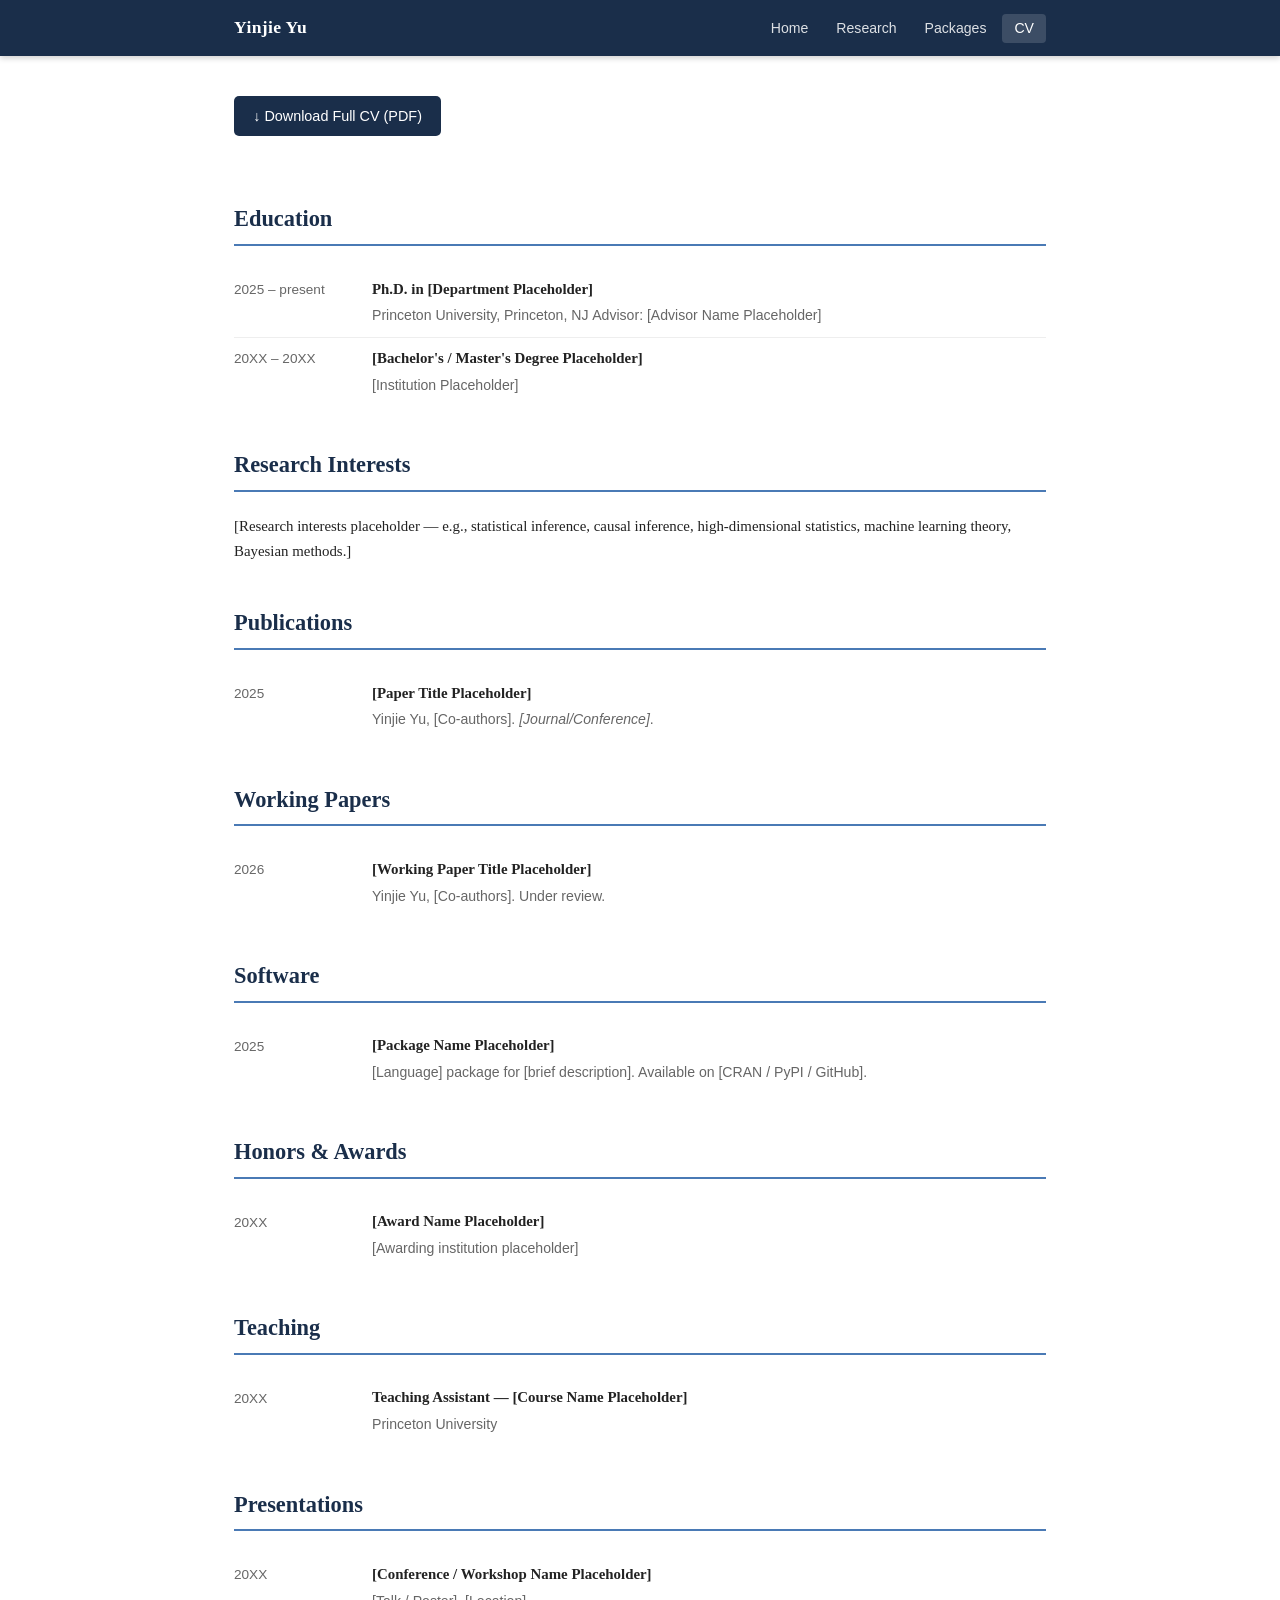
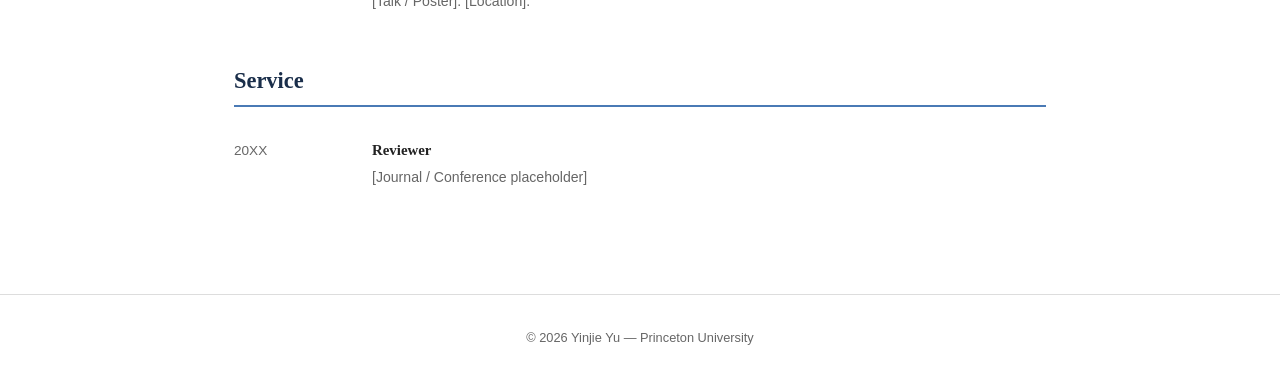
==== cv.html @ c60decad "Initial academic website with home, research, CV, and packages pages Co-Authored-By: Claude Sonnet 4" ====
<!DOCTYPE html>
<html lang="en">
<head>
  <meta charset="UTF-8" />
  <meta name="viewport" content="width=device-width, initial-scale=1.0" />
  <title>CV &mdash; Yinjie Yu</title>
  <link rel="stylesheet" href="css/style.css" />
</head>
<body>

<nav>
  <div class="nav-inner">
    <a class="site-name" href="index.html">Yinjie Yu</a>
    <ul>
      <li><a href="index.html">Home</a></li>
      <li><a href="research.html">Research</a></li>
      <li><a href="packages.html">Packages</a></li>
      <li><a href="cv.html" class="active">CV</a></li>
    </ul>
  </div>
</nav>

<div class="page">

  <!-- Replace href with your actual CV PDF -->
  <a class="cv-download" href="cv.pdf" target="_blank">&#8595; Download Full CV (PDF)</a>

  <!-- Education -->
  <h2 class="section-title">Education</h2>
  <div class="cv-section">
    <div class="cv-entry">
      <span class="cv-year">2025 &ndash; present</span>
      <div class="cv-detail">
        <strong>Ph.D. in [Department Placeholder]</strong>
        <span>Princeton University, Princeton, NJ</span>
        <span>Advisor: [Advisor Name Placeholder]</span>
      </div>
    </div>
    <div class="cv-entry">
      <span class="cv-year">20XX &ndash; 20XX</span>
      <div class="cv-detail">
        <strong>[Bachelor's / Master's Degree Placeholder]</strong>
        <span>[Institution Placeholder]</span>
      </div>
    </div>
  </div>

  <!-- Research Interests -->
  <h2 class="section-title">Research Interests</h2>
  <div class="cv-section">
    <p style="font-size:0.93rem;">
      [Research interests placeholder &mdash; e.g., statistical inference,
      causal inference, high-dimensional statistics, machine learning theory,
      Bayesian methods.]
    </p>
  </div>

  <!-- Publications -->
  <h2 class="section-title">Publications</h2>
  <div class="cv-section">
    <div class="cv-entry">
      <span class="cv-year">2025</span>
      <div class="cv-detail">
        <strong>[Paper Title Placeholder]</strong>
        <span>Yinjie Yu, [Co-authors]. <em>[Journal/Conference]</em>.</span>
      </div>
    </div>
  </div>

  <!-- Working Papers -->
  <h2 class="section-title">Working Papers</h2>
  <div class="cv-section">
    <div class="cv-entry">
      <span class="cv-year">2026</span>
      <div class="cv-detail">
        <strong>[Working Paper Title Placeholder]</strong>
        <span>Yinjie Yu, [Co-authors]. Under review.</span>
      </div>
    </div>
  </div>

  <!-- Software -->
  <h2 class="section-title">Software</h2>
  <div class="cv-section">
    <div class="cv-entry">
      <span class="cv-year">2025</span>
      <div class="cv-detail">
        <strong>[Package Name Placeholder]</strong>
        <span>[Language] package for [brief description]. Available on [CRAN / PyPI / GitHub].</span>
      </div>
    </div>
  </div>

  <!-- Honors & Awards -->
  <h2 class="section-title">Honors &amp; Awards</h2>
  <div class="cv-section">
    <div class="cv-entry">
      <span class="cv-year">20XX</span>
      <div class="cv-detail">
        <strong>[Award Name Placeholder]</strong>
        <span>[Awarding institution placeholder]</span>
      </div>
    </div>
  </div>

  <!-- Teaching -->
  <h2 class="section-title">Teaching</h2>
  <div class="cv-section">
    <div class="cv-entry">
      <span class="cv-year">20XX</span>
      <div class="cv-detail">
        <strong>Teaching Assistant &mdash; [Course Name Placeholder]</strong>
        <span>Princeton University</span>
      </div>
    </div>
  </div>

  <!-- Presentations -->
  <h2 class="section-title">Presentations</h2>
  <div class="cv-section">
    <div class="cv-entry">
      <span class="cv-year">20XX</span>
      <div class="cv-detail">
        <strong>[Conference / Workshop Name Placeholder]</strong>
        <span>[Talk / Poster]. [Location].</span>
      </div>
    </div>
  </div>

  <!-- Service -->
  <h2 class="section-title">Service</h2>
  <div class="cv-section">
    <div class="cv-entry">
      <span class="cv-year">20XX</span>
      <div class="cv-detail">
        <strong>Reviewer</strong>
        <span>[Journal / Conference placeholder]</span>
      </div>
    </div>
  </div>

</div>

<footer>
  &copy; 2026 Yinjie Yu &mdash; Princeton University
</footer>

</body>
</html>
---- css/style.css ----
/* Reset & base */
*, *::before, *::after { box-sizing: border-box; margin: 0; padding: 0; }

:root {
  --navy: #1a2e4a;
  --accent: #4a7ab5;
  --accent-light: #e8f0fa;
  --text: #222;
  --muted: #666;
  --border: #ddd;
  --bg: #fff;
  --max-w: 860px;
}

body {
  font-family: "Georgia", serif;
  font-size: 16px;
  line-height: 1.7;
  color: var(--text);
  background: var(--bg);
}

/* Navigation */
nav {
  background: var(--navy);
  position: sticky;
  top: 0;
  z-index: 100;
  box-shadow: 0 2px 6px rgba(0,0,0,0.2);
}

nav .nav-inner {
  max-width: var(--max-w);
  margin: 0 auto;
  display: flex;
  align-items: center;
  justify-content: space-between;
  padding: 0 1.5rem;
  height: 56px;
}

nav .site-name {
  color: #fff;
  font-size: 1.1rem;
  font-weight: bold;
  text-decoration: none;
  letter-spacing: 0.02em;
}

nav ul {
  list-style: none;
  display: flex;
  gap: 0.25rem;
}

nav ul a {
  color: rgba(255,255,255,0.85);
  text-decoration: none;
  font-family: "Helvetica Neue", Arial, sans-serif;
  font-size: 0.88rem;
  padding: 0.4rem 0.75rem;
  border-radius: 4px;
  transition: background 0.15s, color 0.15s;
}

nav ul a:hover,
nav ul a.active {
  background: rgba(255,255,255,0.15);
  color: #fff;
}

/* Page wrapper */
.page {
  max-width: var(--max-w);
  margin: 0 auto;
  padding: 2.5rem 1.5rem 4rem;
}

/* Home layout */
.home-grid {
  display: grid;
  grid-template-columns: 200px 1fr;
  gap: 2.5rem;
  align-items: start;
}

.photo-block img,
.photo-placeholder {
  width: 190px;
  height: 230px;
  object-fit: cover;
  border-radius: 6px;
  display: block;
}

.photo-placeholder {
  background: #d8e4f0;
  display: flex;
  align-items: center;
  justify-content: center;
  color: var(--muted);
  font-family: sans-serif;
  font-size: 0.82rem;
  text-align: center;
  border: 2px dashed var(--border);
  border-radius: 6px;
}

.bio h1 {
  font-size: 1.9rem;
  color: var(--navy);
  margin-bottom: 0.15rem;
}

.bio .position {
  font-family: "Helvetica Neue", Arial, sans-serif;
  color: var(--muted);
  font-size: 0.95rem;
  margin-bottom: 1.1rem;
}

.bio p {
  margin-bottom: 0.9rem;
}

.contact-links {
  margin-top: 1.2rem;
  display: flex;
  flex-wrap: wrap;
  gap: 0.5rem;
}

.contact-links a {
  display: inline-block;
  background: var(--accent-light);
  color: var(--accent);
  border: 1px solid #c2d8f0;
  border-radius: 4px;
  padding: 0.3rem 0.75rem;
  font-family: sans-serif;
  font-size: 0.83rem;
  text-decoration: none;
  transition: background 0.15s;
}

.contact-links a:hover {
  background: #d2e6f7;
}

/* Section headings */
h2.section-title {
  font-size: 1.4rem;
  color: var(--navy);
  border-bottom: 2px solid var(--accent);
  padding-bottom: 0.35rem;
  margin-bottom: 1.4rem;
  margin-top: 2.5rem;
}

h2.section-title:first-child {
  margin-top: 0;
}

/* News / recent activity on home */
.news-list {
  list-style: none;
}

.news-list li {
  display: grid;
  grid-template-columns: 90px 1fr;
  gap: 0.5rem;
  padding: 0.45rem 0;
  border-bottom: 1px solid var(--border);
  font-size: 0.93rem;
}

.news-list li:last-child { border-bottom: none; }

.news-date {
  color: var(--muted);
  font-family: sans-serif;
  font-size: 0.82rem;
  padding-top: 0.1rem;
}

/* Research page */
.paper-list { list-style: none; }

.paper-item {
  padding: 1.1rem 0;
  border-bottom: 1px solid var(--border);
}

.paper-item:first-child { padding-top: 0; }
.paper-item:last-child { border-bottom: none; }

.paper-title {
  font-size: 1.05rem;
  font-weight: bold;
  color: var(--navy);
  line-height: 1.4;
}

.paper-title a {
  color: inherit;
  text-decoration: none;
  border-bottom: 1px solid var(--accent);
  transition: color 0.15s;
}

.paper-title a:hover { color: var(--accent); }

.paper-authors {
  font-size: 0.88rem;
  color: var(--muted);
  margin: 0.25rem 0 0.5rem;
  font-family: sans-serif;
}

.paper-venue {
  font-size: 0.88rem;
  color: var(--muted);
  font-style: italic;
  margin-bottom: 0.5rem;
  font-family: sans-serif;
}

.paper-abstract {
  font-size: 0.92rem;
  color: #444;
  line-height: 1.65;
}

.paper-links {
  margin-top: 0.5rem;
  display: flex;
  gap: 0.5rem;
  flex-wrap: wrap;
}

.paper-links a {
  font-family: sans-serif;
  font-size: 0.8rem;
  background: var(--accent-light);
  color: var(--accent);
  border: 1px solid #c2d8f0;
  border-radius: 3px;
  padding: 0.2rem 0.55rem;
  text-decoration: none;
}

.paper-links a:hover { background: #d2e6f7; }

/* CV page */
.cv-section { margin-bottom: 2rem; }

.cv-entry {
  display: grid;
  grid-template-columns: 130px 1fr;
  gap: 0.5rem;
  padding: 0.5rem 0;
  border-bottom: 1px solid #eee;
  font-size: 0.93rem;
}

.cv-entry:last-child { border-bottom: none; }

.cv-year {
  color: var(--muted);
  font-family: sans-serif;
  font-size: 0.85rem;
  padding-top: 0.1rem;
}

.cv-detail strong { display: block; margin-bottom: 0.1rem; }
.cv-detail span { color: var(--muted); font-size: 0.88rem; font-family: sans-serif; }

.cv-download {
  display: inline-block;
  margin-bottom: 1.5rem;
  background: var(--navy);
  color: #fff;
  padding: 0.5rem 1.2rem;
  border-radius: 5px;
  text-decoration: none;
  font-family: sans-serif;
  font-size: 0.9rem;
  transition: background 0.15s;
}

.cv-download:hover { background: var(--accent); }

/* Packages page */
.pkg-list { list-style: none; }

.pkg-item {
  padding: 1.1rem 0;
  border-bottom: 1px solid var(--border);
}

.pkg-item:first-child { padding-top: 0; }
.pkg-item:last-child { border-bottom: none; }

.pkg-name {
  font-size: 1.05rem;
  font-weight: bold;
  color: var(--navy);
  font-family: "Courier New", monospace;
}

.pkg-name a {
  color: inherit;
  text-decoration: none;
  border-bottom: 1px solid var(--accent);
}

.pkg-name a:hover { color: var(--accent); }

.pkg-desc {
  font-size: 0.92rem;
  color: #444;
  margin-top: 0.35rem;
  line-height: 1.6;
}

.pkg-badges {
  margin-top: 0.5rem;
  display: flex;
  gap: 0.4rem;
  flex-wrap: wrap;
}

.badge {
  font-family: sans-serif;
  font-size: 0.75rem;
  background: #f0f0f0;
  color: #555;
  border-radius: 3px;
  padding: 0.15rem 0.5rem;
}

/* Footer */
footer {
  text-align: center;
  padding: 2rem 1rem;
  font-family: sans-serif;
  font-size: 0.8rem;
  color: var(--muted);
  border-top: 1px solid var(--border);
}

/* Responsive */
@media (max-width: 620px) {
  .home-grid { grid-template-columns: 1fr; }
  .photo-placeholder, .photo-block img { width: 150px; height: 180px; }
  .cv-entry { grid-template-columns: 1fr; }
  .cv-year { font-size: 0.8rem; }
  .news-list li { grid-template-columns: 1fr; }
  .news-date { font-size: 0.78rem; }
}
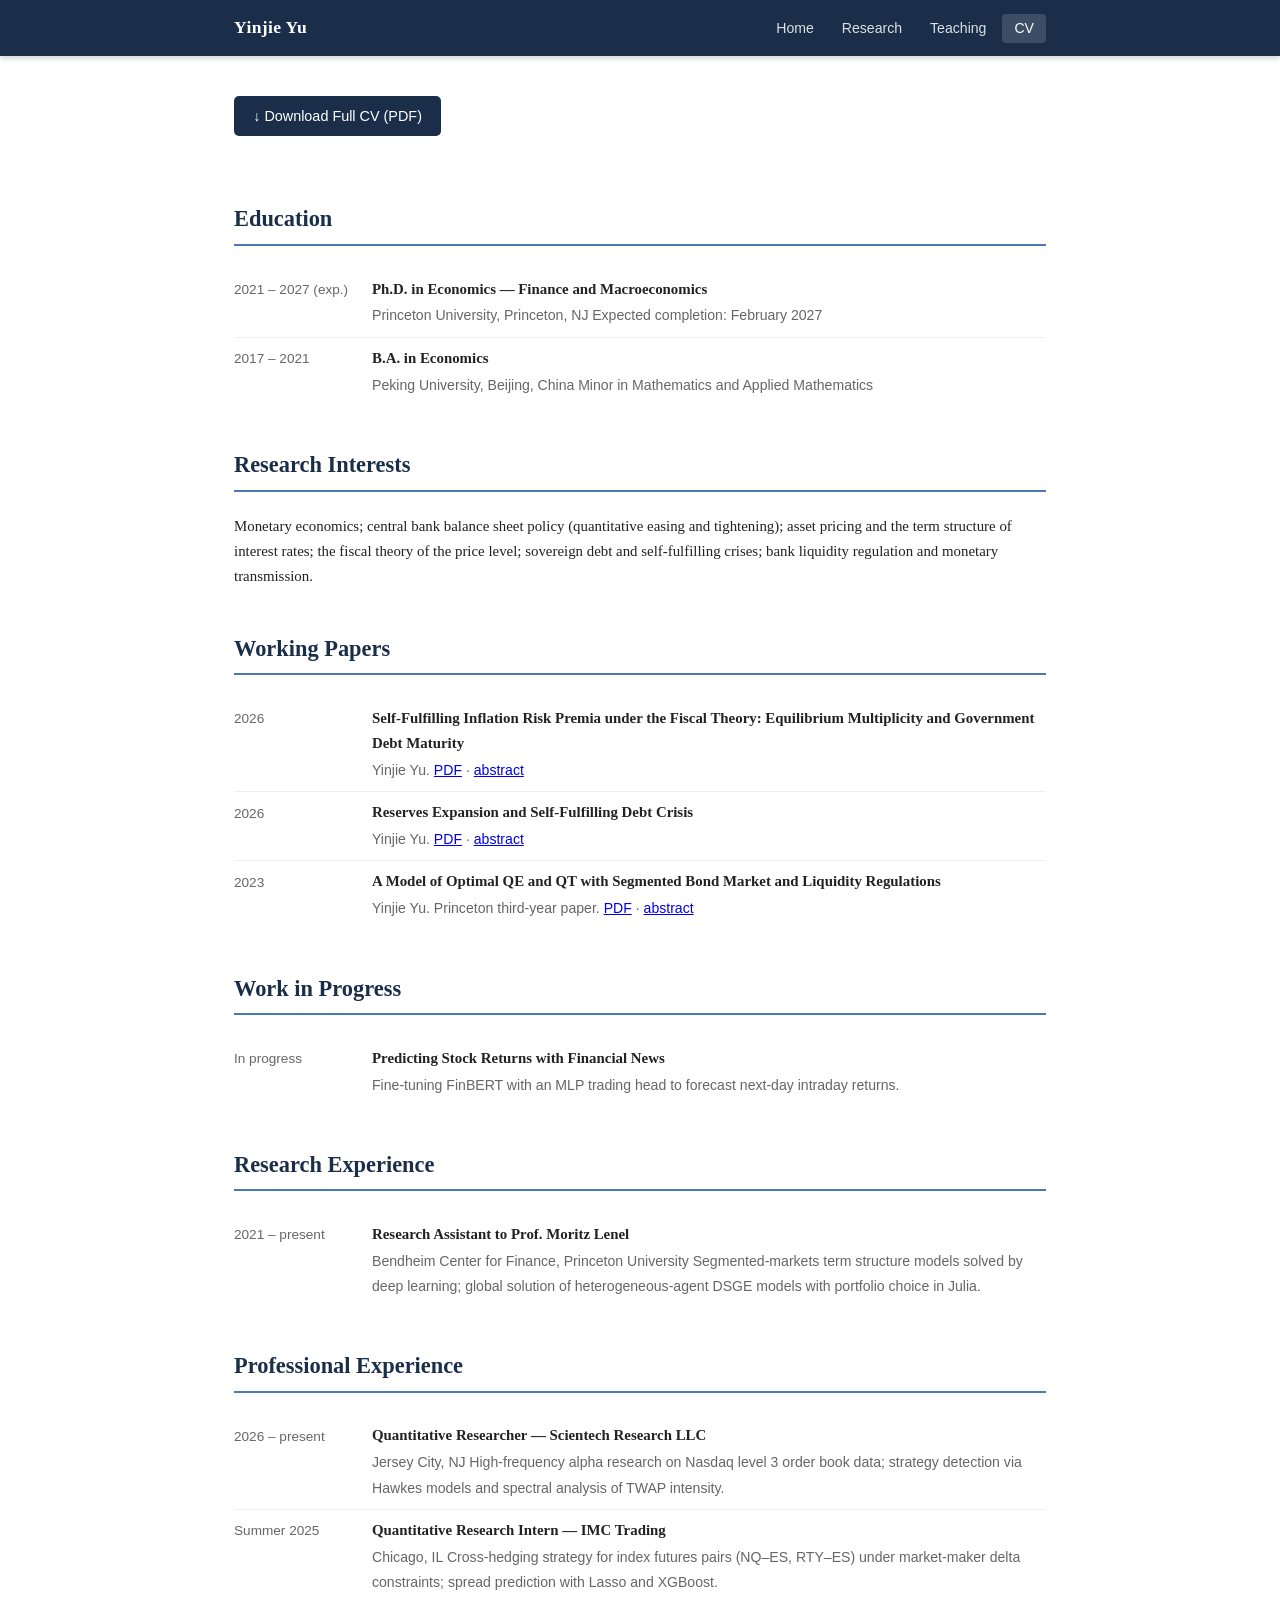
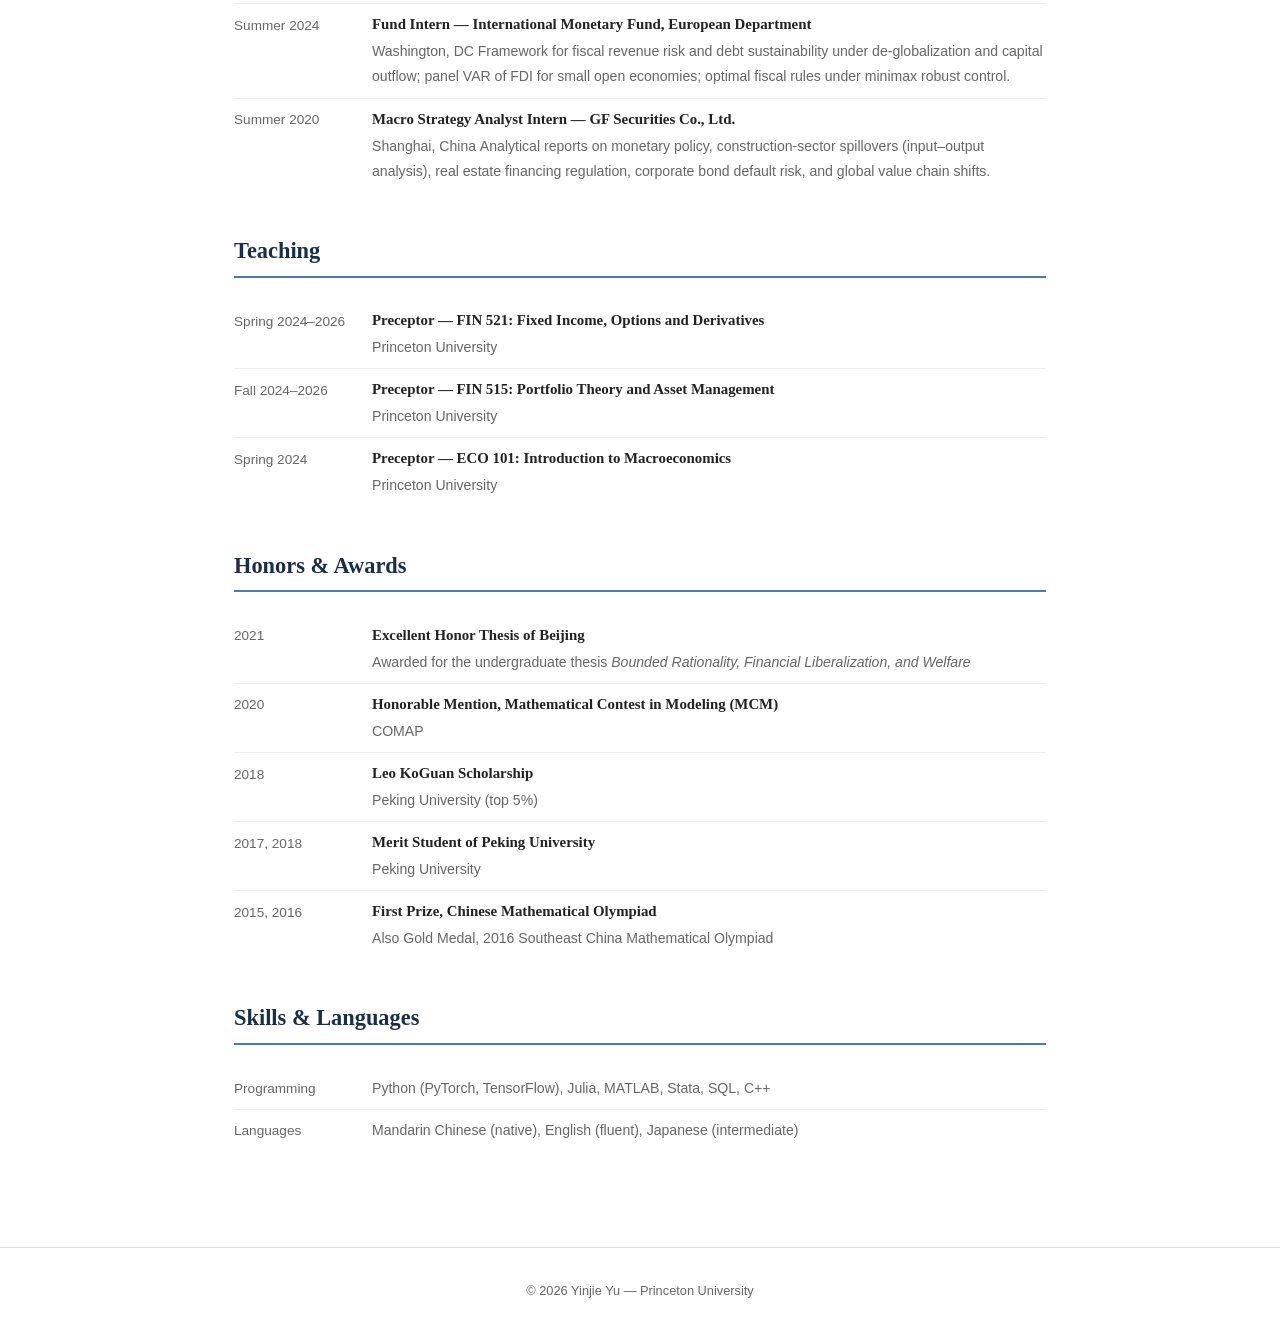
==== commit 64b20983: "Replace placeholder content with real bio, research, and CV Fill every page from the CV in princeton" ====
--- a/cv.html
+++ b/cv.html
@@ -4,6 +4,7 @@
   <meta charset="UTF-8" />
   <meta name="viewport" content="width=device-width, initial-scale=1.0" />
   <title>CV &mdash; Yinjie Yu</title>
+  <meta name="description" content="Curriculum vitae of Yinjie Yu, Ph.D. candidate in Economics at Princeton University." />
   <link rel="stylesheet" href="css/style.css" />
 </head>
 <body>
@@ -14,7 +15,7 @@
     <ul>
       <li><a href="index.html">Home</a></li>
       <li><a href="research.html">Research</a></li>
-      <li><a href="packages.html">Packages</a></li>
+      <li><a href="teaching.html">Teaching</a></li>
       <li><a href="cv.html" class="active">CV</a></li>
     </ul>
   </div>
@@ -22,25 +23,25 @@
 
 <div class="page">
 
-  <!-- Replace href with your actual CV PDF -->
   <a class="cv-download" href="cv.pdf" target="_blank">&#8595; Download Full CV (PDF)</a>
 
   <!-- Education -->
   <h2 class="section-title">Education</h2>
   <div class="cv-section">
     <div class="cv-entry">
-      <span class="cv-year">2025 &ndash; present</span>
-      <div class="cv-detail">
-        <strong>Ph.D. in [Department Placeholder]</strong>
+      <span class="cv-year">2021 &ndash; 2027 (exp.)</span>
+      <div class="cv-detail">
+        <strong>Ph.D. in Economics &mdash; Finance and Macroeconomics</strong>
         <span>Princeton University, Princeton, NJ</span>
-        <span>Advisor: [Advisor Name Placeholder]</span>
-      </div>
-    </div>
-    <div class="cv-entry">
-      <span class="cv-year">20XX &ndash; 20XX</span>
-      <div class="cv-detail">
-        <strong>[Bachelor's / Master's Degree Placeholder]</strong>
-        <span>[Institution Placeholder]</span>
+        <span>Expected completion: February 2027</span>
+      </div>
+    </div>
+    <div class="cv-entry">
+      <span class="cv-year">2017 &ndash; 2021</span>
+      <div class="cv-detail">
+        <strong>B.A. in Economics</strong>
+        <span>Peking University, Beijing, China</span>
+        <span>Minor in Mathematics and Applied Mathematics</span>
       </div>
     </div>
   </div>
@@ -49,22 +50,11 @@
   <h2 class="section-title">Research Interests</h2>
   <div class="cv-section">
     <p style="font-size:0.93rem;">
-      [Research interests placeholder &mdash; e.g., statistical inference,
-      causal inference, high-dimensional statistics, machine learning theory,
-      Bayesian methods.]
+      Monetary economics; central bank balance sheet policy (quantitative easing
+      and tightening); asset pricing and the term structure of interest rates;
+      the fiscal theory of the price level; sovereign debt and self-fulfilling
+      crises; bank liquidity regulation and monetary transmission.
     </p>
-  </div>
-
-  <!-- Publications -->
-  <h2 class="section-title">Publications</h2>
-  <div class="cv-section">
-    <div class="cv-entry">
-      <span class="cv-year">2025</span>
-      <div class="cv-detail">
-        <strong>[Paper Title Placeholder]</strong>
-        <span>Yinjie Yu, [Co-authors]. <em>[Journal/Conference]</em>.</span>
-      </div>
-    </div>
   </div>
 
   <!-- Working Papers -->
@@ -73,20 +63,110 @@
     <div class="cv-entry">
       <span class="cv-year">2026</span>
       <div class="cv-detail">
-        <strong>[Working Paper Title Placeholder]</strong>
-        <span>Yinjie Yu, [Co-authors]. Under review.</span>
-      </div>
-    </div>
-  </div>
-
-  <!-- Software -->
-  <h2 class="section-title">Software</h2>
-  <div class="cv-section">
-    <div class="cv-entry">
-      <span class="cv-year">2025</span>
-      <div class="cv-detail">
-        <strong>[Package Name Placeholder]</strong>
-        <span>[Language] package for [brief description]. Available on [CRAN / PyPI / GitHub].</span>
+        <strong>Self-Fulfilling Inflation Risk Premia under the Fiscal Theory: Equilibrium Multiplicity and Government Debt Maturity</strong>
+        <span>Yinjie Yu. <a href="papers/inflation-risk-premia.pdf">PDF</a> &middot; <a href="research.html">abstract</a></span>
+      </div>
+    </div>
+    <div class="cv-entry">
+      <span class="cv-year">2026</span>
+      <div class="cv-detail">
+        <strong>Reserves Expansion and Self-Fulfilling Debt Crisis</strong>
+        <span>Yinjie Yu. <a href="papers/reserves-expansion.pdf">PDF</a> &middot; <a href="research.html">abstract</a></span>
+      </div>
+    </div>
+    <div class="cv-entry">
+      <span class="cv-year">2023</span>
+      <div class="cv-detail">
+        <strong>A Model of Optimal QE and QT with Segmented Bond Market and Liquidity Regulations</strong>
+        <span>Yinjie Yu. Princeton third-year paper. <a href="papers/optimal-qe-qt-liquidity-regulations.pdf">PDF</a> &middot; <a href="research.html">abstract</a></span>
+      </div>
+    </div>
+  </div>
+
+  <!-- Work in Progress -->
+  <h2 class="section-title">Work in Progress</h2>
+  <div class="cv-section">
+    <div class="cv-entry">
+      <span class="cv-year">In progress</span>
+      <div class="cv-detail">
+        <strong>Predicting Stock Returns with Financial News</strong>
+        <span>Fine-tuning FinBERT with an MLP trading head to forecast next-day intraday returns.</span>
+      </div>
+    </div>
+  </div>
+
+  <!-- Research Experience -->
+  <h2 class="section-title">Research Experience</h2>
+  <div class="cv-section">
+    <div class="cv-entry">
+      <span class="cv-year">2021 &ndash; present</span>
+      <div class="cv-detail">
+        <strong>Research Assistant to Prof. Moritz Lenel</strong>
+        <span>Bendheim Center for Finance, Princeton University</span>
+        <span>Segmented-markets term structure models solved by deep learning; global solution of heterogeneous-agent DSGE models with portfolio choice in Julia.</span>
+      </div>
+    </div>
+  </div>
+
+  <!-- Professional Experience -->
+  <h2 class="section-title">Professional Experience</h2>
+  <div class="cv-section">
+    <div class="cv-entry">
+      <span class="cv-year">2026 &ndash; present</span>
+      <div class="cv-detail">
+        <strong>Quantitative Researcher &mdash; Scientech Research LLC</strong>
+        <span>Jersey City, NJ</span>
+        <span>High-frequency alpha research on Nasdaq level&nbsp;3 order book data; strategy detection via Hawkes models and spectral analysis of TWAP intensity.</span>
+      </div>
+    </div>
+    <div class="cv-entry">
+      <span class="cv-year">Summer 2025</span>
+      <div class="cv-detail">
+        <strong>Quantitative Research Intern &mdash; IMC Trading</strong>
+        <span>Chicago, IL</span>
+        <span>Cross-hedging strategy for index futures pairs (NQ&ndash;ES, RTY&ndash;ES) under market-maker delta constraints; spread prediction with Lasso and XGBoost.</span>
+      </div>
+    </div>
+    <div class="cv-entry">
+      <span class="cv-year">Summer 2024</span>
+      <div class="cv-detail">
+        <strong>Fund Intern &mdash; International Monetary Fund, European Department</strong>
+        <span>Washington, DC</span>
+        <span>Framework for fiscal revenue risk and debt sustainability under de-globalization and capital outflow; panel VAR of FDI for small open economies; optimal fiscal rules under minimax robust control.</span>
+      </div>
+    </div>
+    <div class="cv-entry">
+      <span class="cv-year">Summer 2020</span>
+      <div class="cv-detail">
+        <strong>Macro Strategy Analyst Intern &mdash; GF Securities Co., Ltd.</strong>
+        <span>Shanghai, China</span>
+        <span>Analytical reports on monetary policy, construction-sector spillovers (input&ndash;output analysis), real estate financing regulation, corporate bond default risk, and global value chain shifts.</span>
+      </div>
+    </div>
+  </div>
+
+  <!-- Teaching -->
+  <h2 class="section-title">Teaching</h2>
+  <div class="cv-section">
+    <div class="cv-entry">
+      <span class="cv-year">Spring 2024&ndash;2026</span>
+      <div class="cv-detail">
+        <strong>Preceptor &mdash; FIN 521: Fixed Income, Options and Derivatives</strong>
+        <span>Princeton University</span>
+      </div>
+    </div>
+    <div class="cv-entry">
+      <span class="cv-year">Fall 2024&ndash;2026</span>
+      <div class="cv-detail">
+        <strong>Preceptor &mdash; FIN 515: Portfolio Theory and Asset Management</strong>
+        <span>Princeton University</span>
+      </div>
+    </div>
+    <div class="cv-entry">
+      <span class="cv-year">Spring 2024</span>
+      <div class="cv-detail">
+        <strong>Preceptor &mdash; ECO 101: Introduction to Macroeconomics</strong>
+        <span>Princeton University</span>
       </div>
     </div>
   </div>
@@ -95,46 +175,55 @@
   <h2 class="section-title">Honors &amp; Awards</h2>
   <div class="cv-section">
     <div class="cv-entry">
-      <span class="cv-year">20XX</span>
-      <div class="cv-detail">
-        <strong>[Award Name Placeholder]</strong>
-        <span>[Awarding institution placeholder]</span>
-      </div>
-    </div>
-  </div>
-
-  <!-- Teaching -->
-  <h2 class="section-title">Teaching</h2>
-  <div class="cv-section">
-    <div class="cv-entry">
-      <span class="cv-year">20XX</span>
-      <div class="cv-detail">
-        <strong>Teaching Assistant &mdash; [Course Name Placeholder]</strong>
-        <span>Princeton University</span>
-      </div>
-    </div>
-  </div>
-
-  <!-- Presentations -->
-  <h2 class="section-title">Presentations</h2>
-  <div class="cv-section">
-    <div class="cv-entry">
-      <span class="cv-year">20XX</span>
-      <div class="cv-detail">
-        <strong>[Conference / Workshop Name Placeholder]</strong>
-        <span>[Talk / Poster]. [Location].</span>
-      </div>
-    </div>
-  </div>
-
-  <!-- Service -->
-  <h2 class="section-title">Service</h2>
-  <div class="cv-section">
-    <div class="cv-entry">
-      <span class="cv-year">20XX</span>
-      <div class="cv-detail">
-        <strong>Reviewer</strong>
-        <span>[Journal / Conference placeholder]</span>
+      <span class="cv-year">2021</span>
+      <div class="cv-detail">
+        <strong>Excellent Honor Thesis of Beijing</strong>
+        <span>Awarded for the undergraduate thesis <em>Bounded Rationality, Financial Liberalization, and Welfare</em></span>
+      </div>
+    </div>
+    <div class="cv-entry">
+      <span class="cv-year">2020</span>
+      <div class="cv-detail">
+        <strong>Honorable Mention, Mathematical Contest in Modeling (MCM)</strong>
+        <span>COMAP</span>
+      </div>
+    </div>
+    <div class="cv-entry">
+      <span class="cv-year">2018</span>
+      <div class="cv-detail">
+        <strong>Leo KoGuan Scholarship</strong>
+        <span>Peking University (top 5%)</span>
+      </div>
+    </div>
+    <div class="cv-entry">
+      <span class="cv-year">2017, 2018</span>
+      <div class="cv-detail">
+        <strong>Merit Student of Peking University</strong>
+        <span>Peking University</span>
+      </div>
+    </div>
+    <div class="cv-entry">
+      <span class="cv-year">2015, 2016</span>
+      <div class="cv-detail">
+        <strong>First Prize, Chinese Mathematical Olympiad</strong>
+        <span>Also Gold Medal, 2016 Southeast China Mathematical Olympiad</span>
+      </div>
+    </div>
+  </div>
+
+  <!-- Skills -->
+  <h2 class="section-title">Skills &amp; Languages</h2>
+  <div class="cv-section">
+    <div class="cv-entry">
+      <span class="cv-year">Programming</span>
+      <div class="cv-detail">
+        <span>Python (PyTorch, TensorFlow), Julia, MATLAB, Stata, SQL, C++</span>
+      </div>
+    </div>
+    <div class="cv-entry">
+      <span class="cv-year">Languages</span>
+      <div class="cv-detail">
+        <span>Mandarin Chinese (native), English (fluent), Japanese (intermediate)</span>
       </div>
     </div>
   </div>
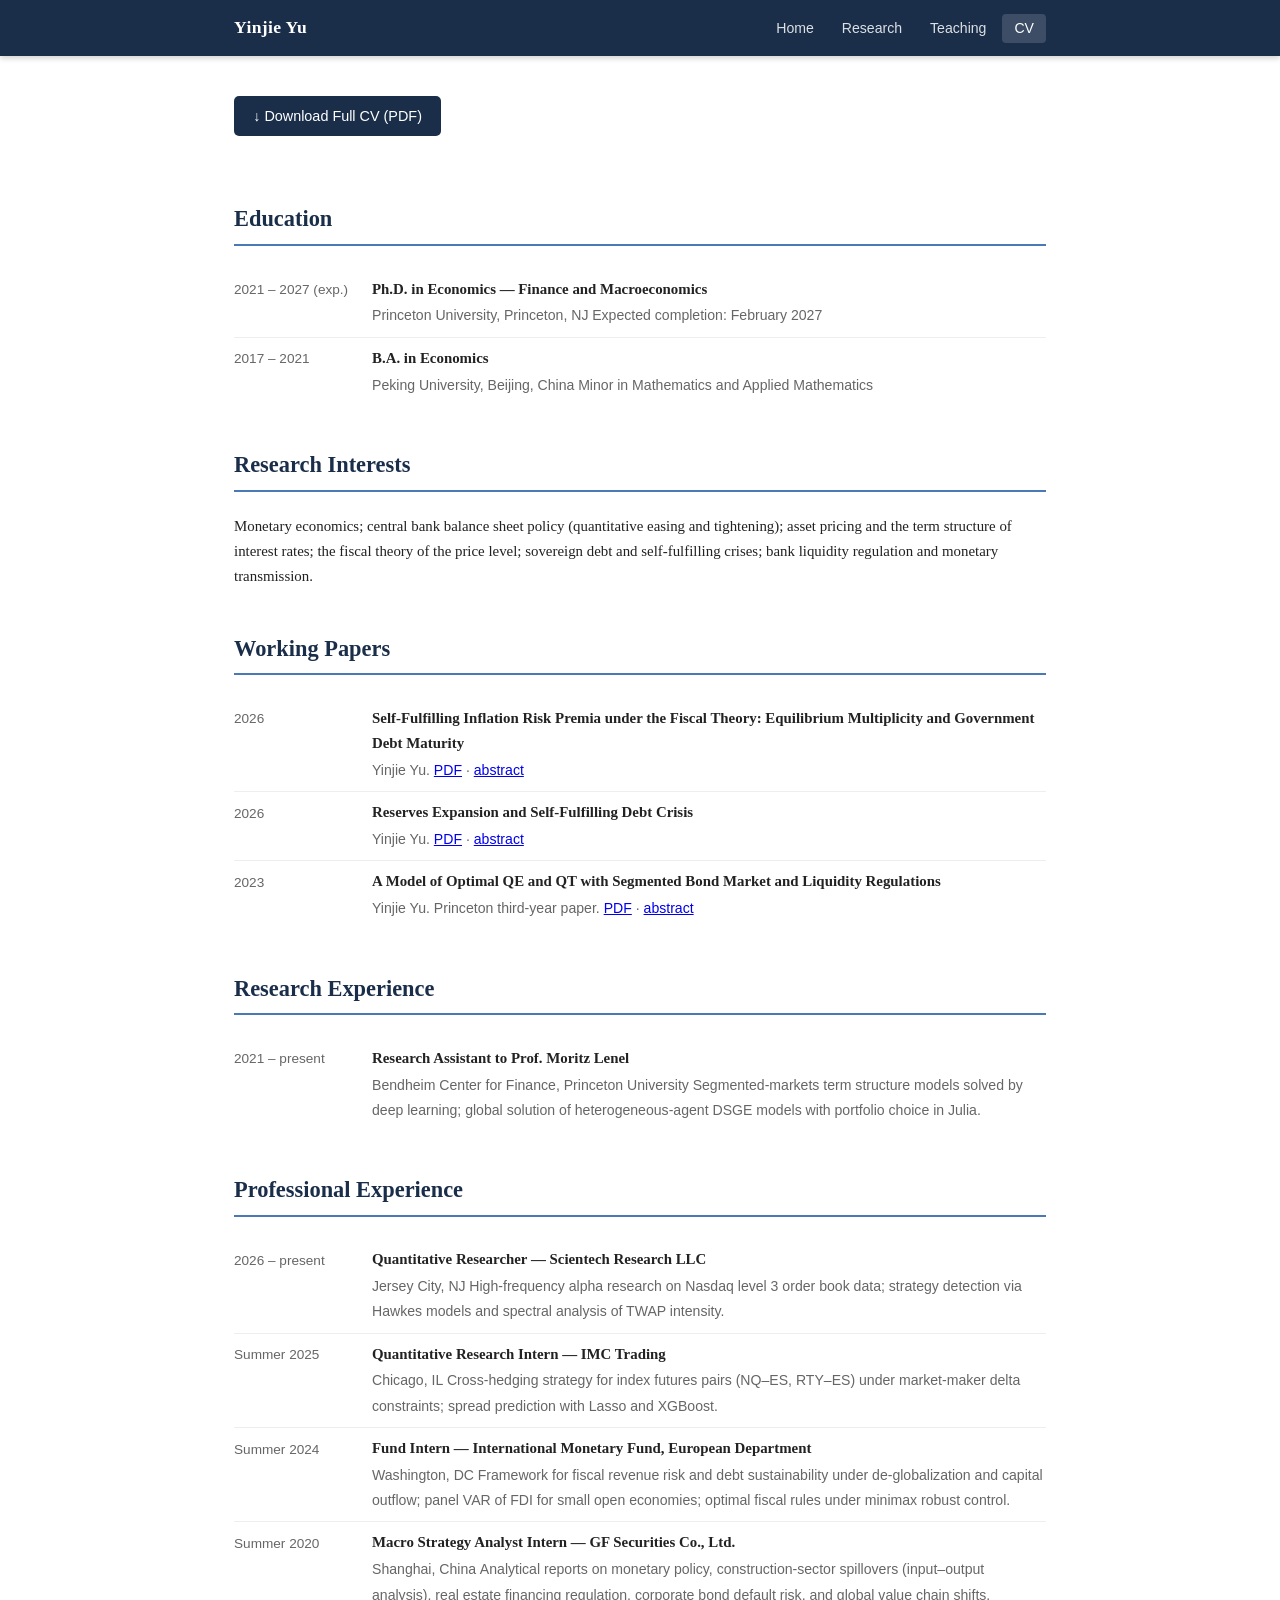
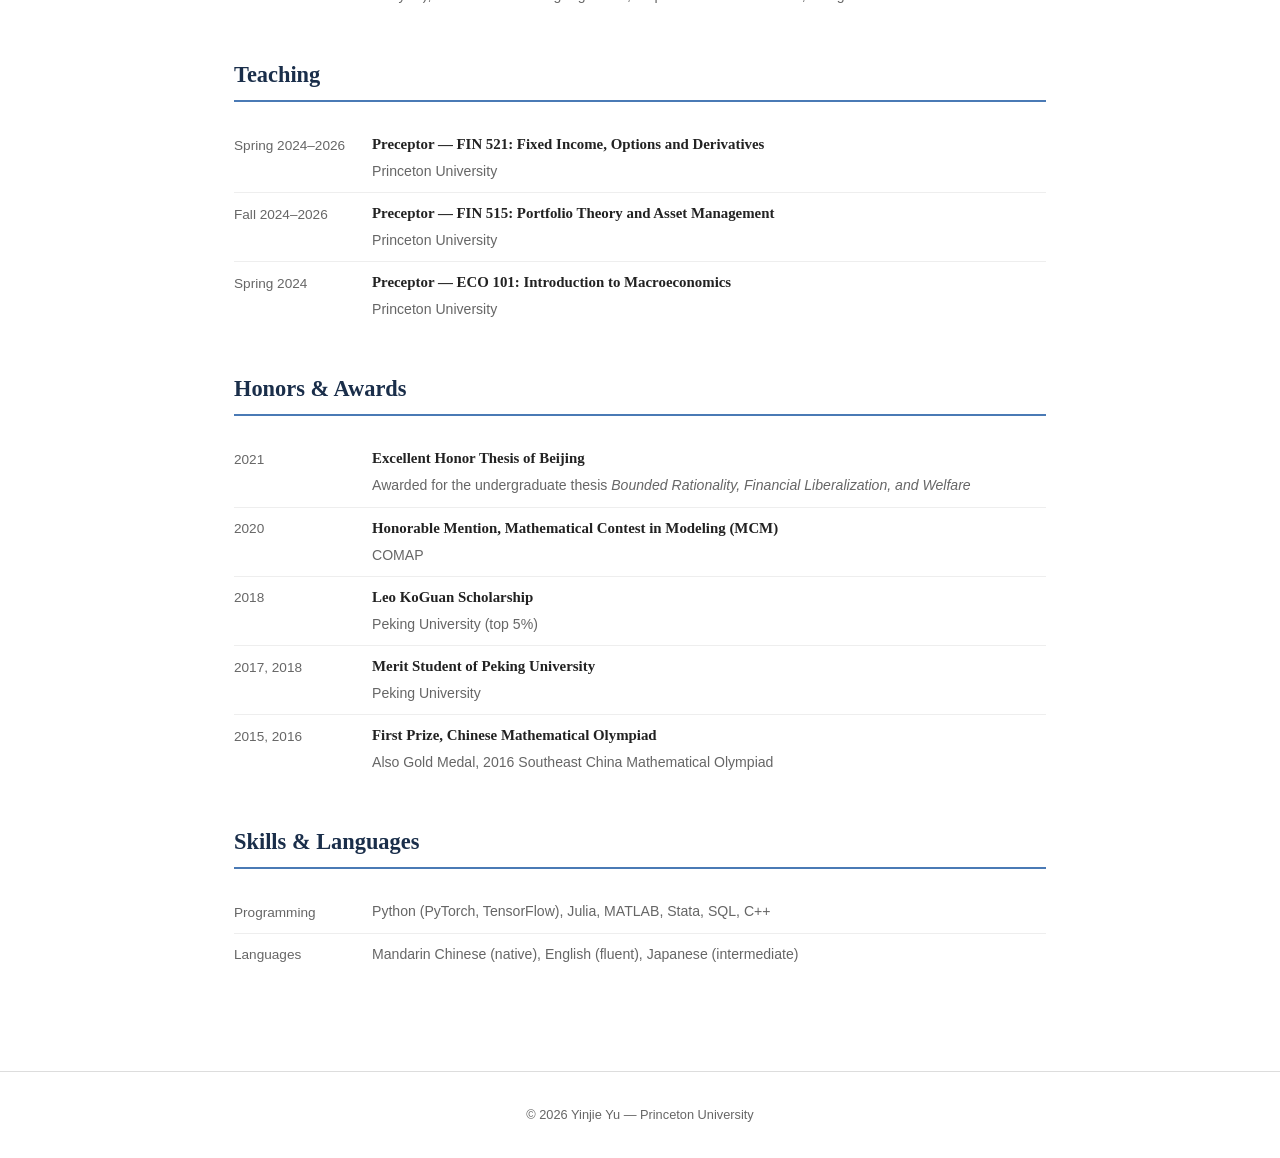
==== commit c183ccf7: "Drop work-in-progress and RA content from the public pages The work-in-progress section held only th" ====
--- a/cv.html
+++ b/cv.html
@@ -83,18 +83,6 @@
     </div>
   </div>
 
-  <!-- Work in Progress -->
-  <h2 class="section-title">Work in Progress</h2>
-  <div class="cv-section">
-    <div class="cv-entry">
-      <span class="cv-year">In progress</span>
-      <div class="cv-detail">
-        <strong>Predicting Stock Returns with Financial News</strong>
-        <span>Fine-tuning FinBERT with an MLP trading head to forecast next-day intraday returns.</span>
-      </div>
-    </div>
-  </div>
-
   <!-- Research Experience -->
   <h2 class="section-title">Research Experience</h2>
   <div class="cv-section">
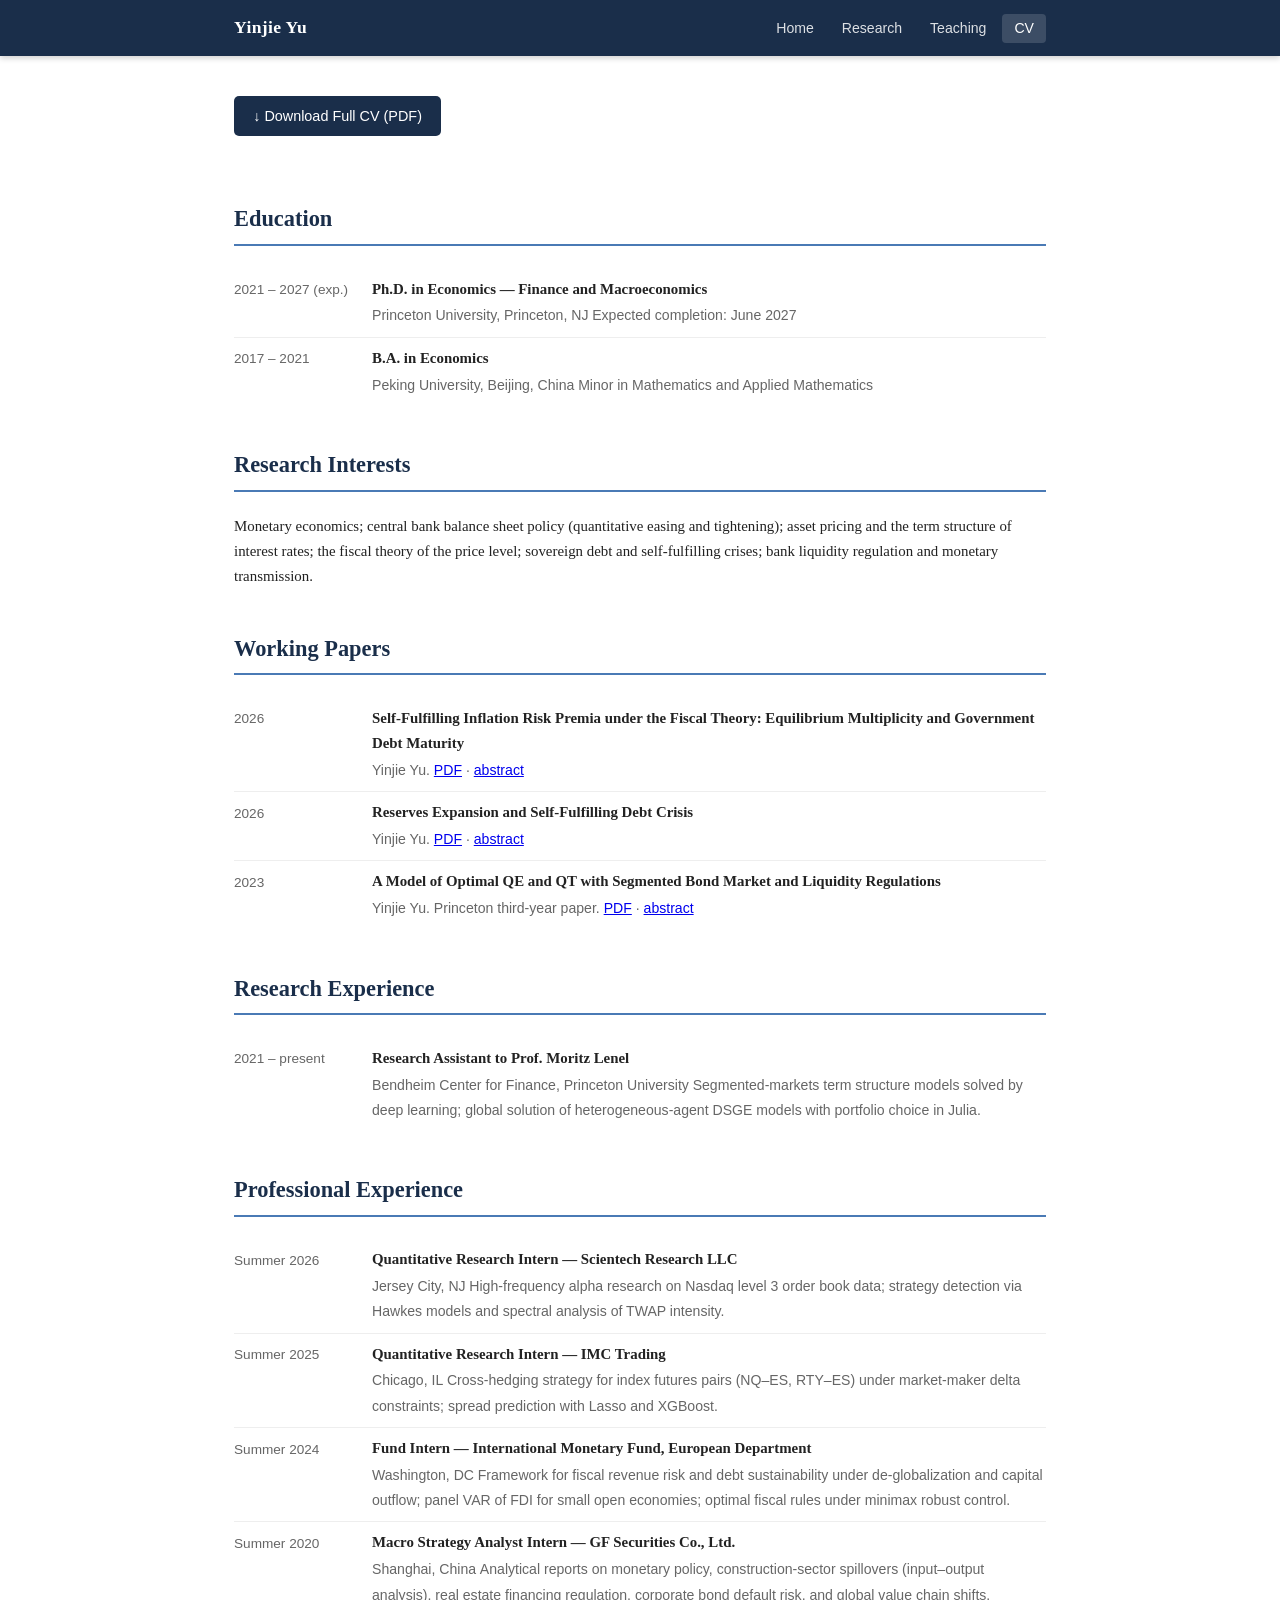
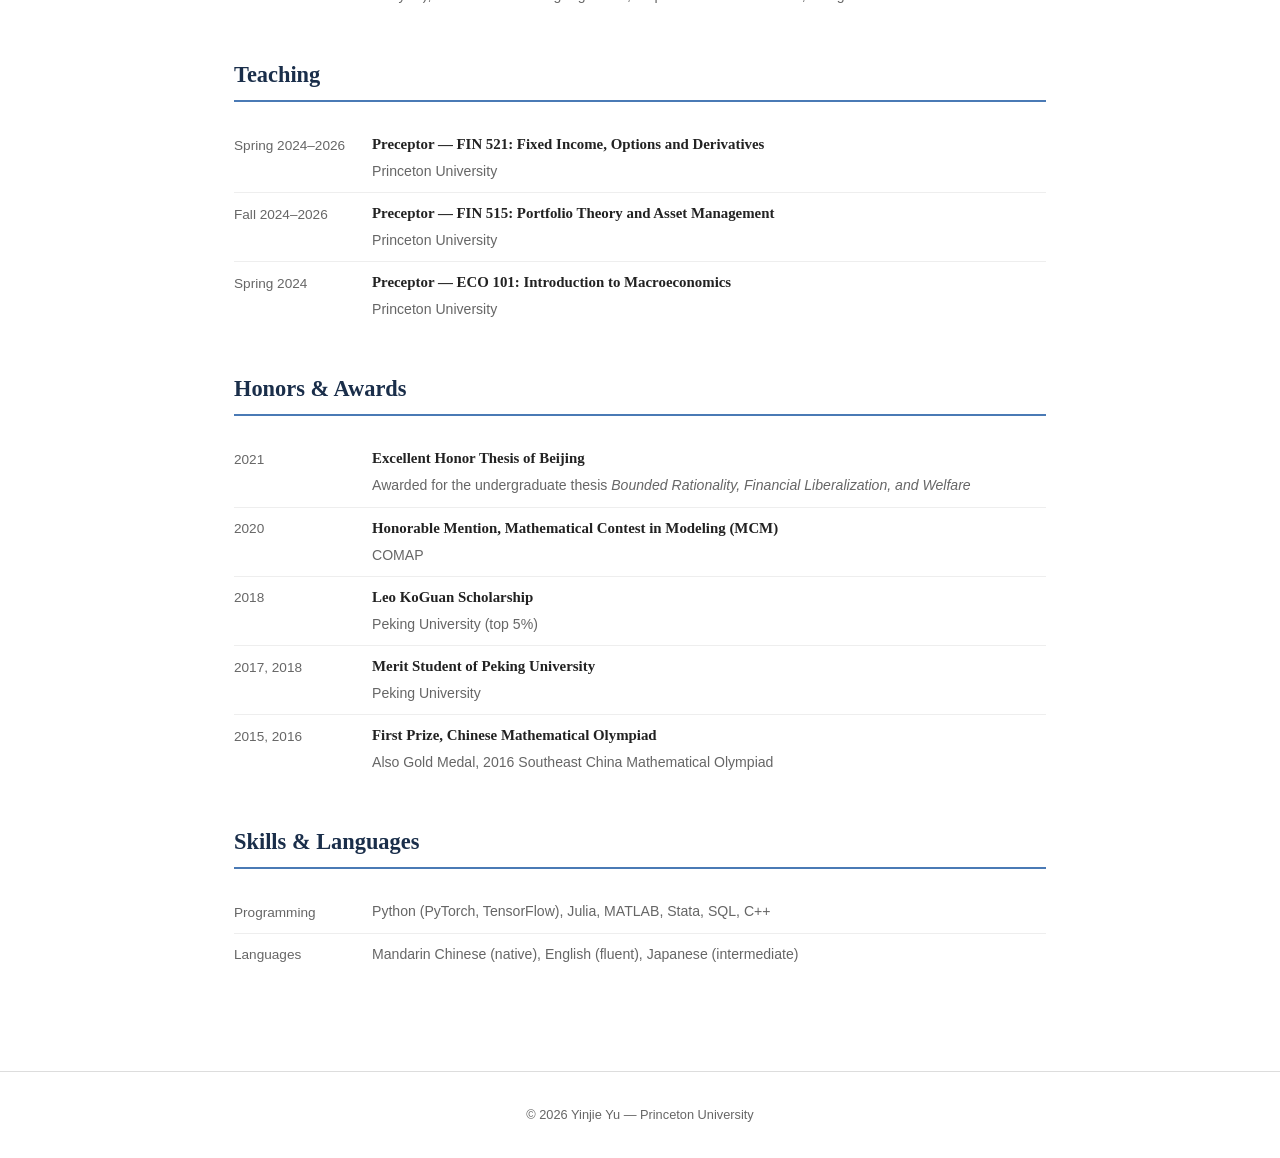
==== commit e5d031d3: "Correct graduation date and Scientech dates Expected completion moves to June 2027, and the Scientec" ====
--- a/cv.html
+++ b/cv.html
@@ -33,7 +33,7 @@
       <div class="cv-detail">
         <strong>Ph.D. in Economics &mdash; Finance and Macroeconomics</strong>
         <span>Princeton University, Princeton, NJ</span>
-        <span>Expected completion: February 2027</span>
+        <span>Expected completion: June 2027</span>
       </div>
     </div>
     <div class="cv-entry">
@@ -100,9 +100,9 @@
   <h2 class="section-title">Professional Experience</h2>
   <div class="cv-section">
     <div class="cv-entry">
-      <span class="cv-year">2026 &ndash; present</span>
-      <div class="cv-detail">
-        <strong>Quantitative Researcher &mdash; Scientech Research LLC</strong>
+      <span class="cv-year">Summer 2026</span>
+      <div class="cv-detail">
+        <strong>Quantitative Research Intern &mdash; Scientech Research LLC</strong>
         <span>Jersey City, NJ</span>
         <span>High-frequency alpha research on Nasdaq level&nbsp;3 order book data; strategy detection via Hawkes models and spectral analysis of TWAP intensity.</span>
       </div>
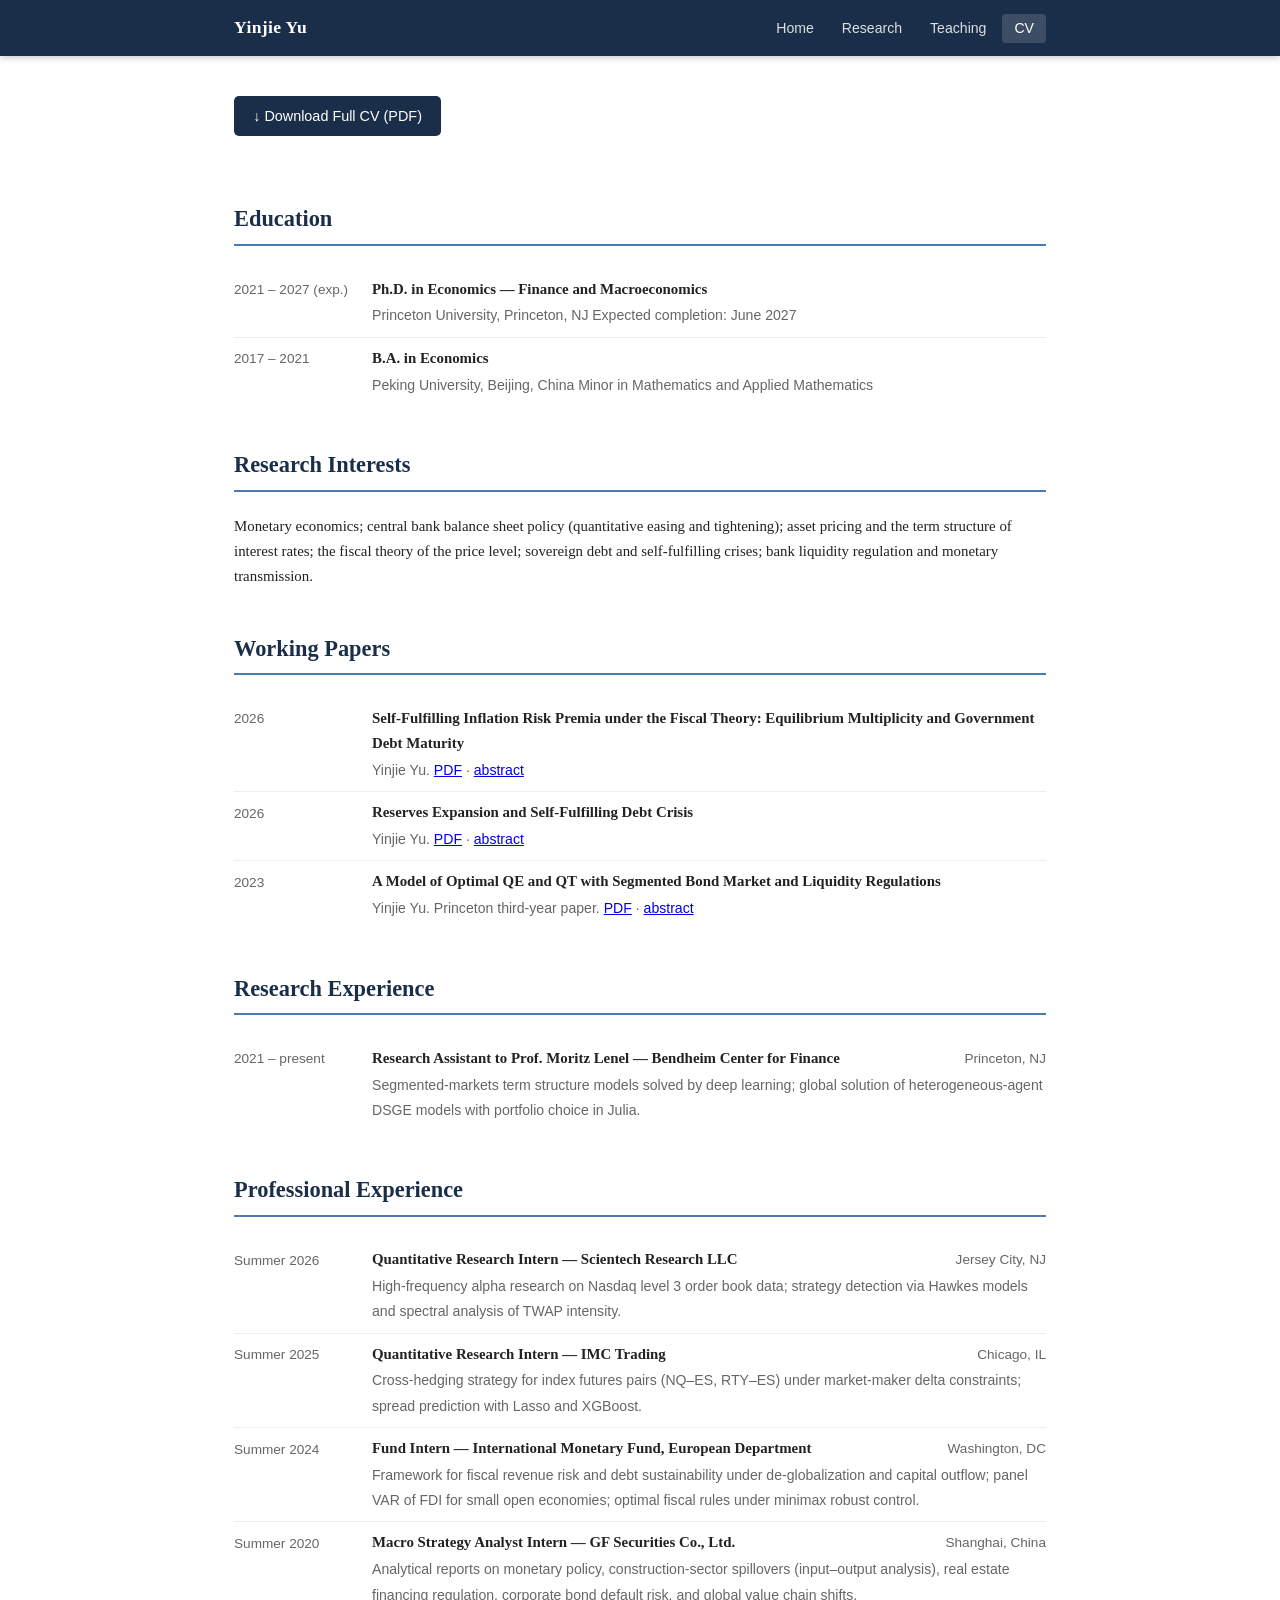
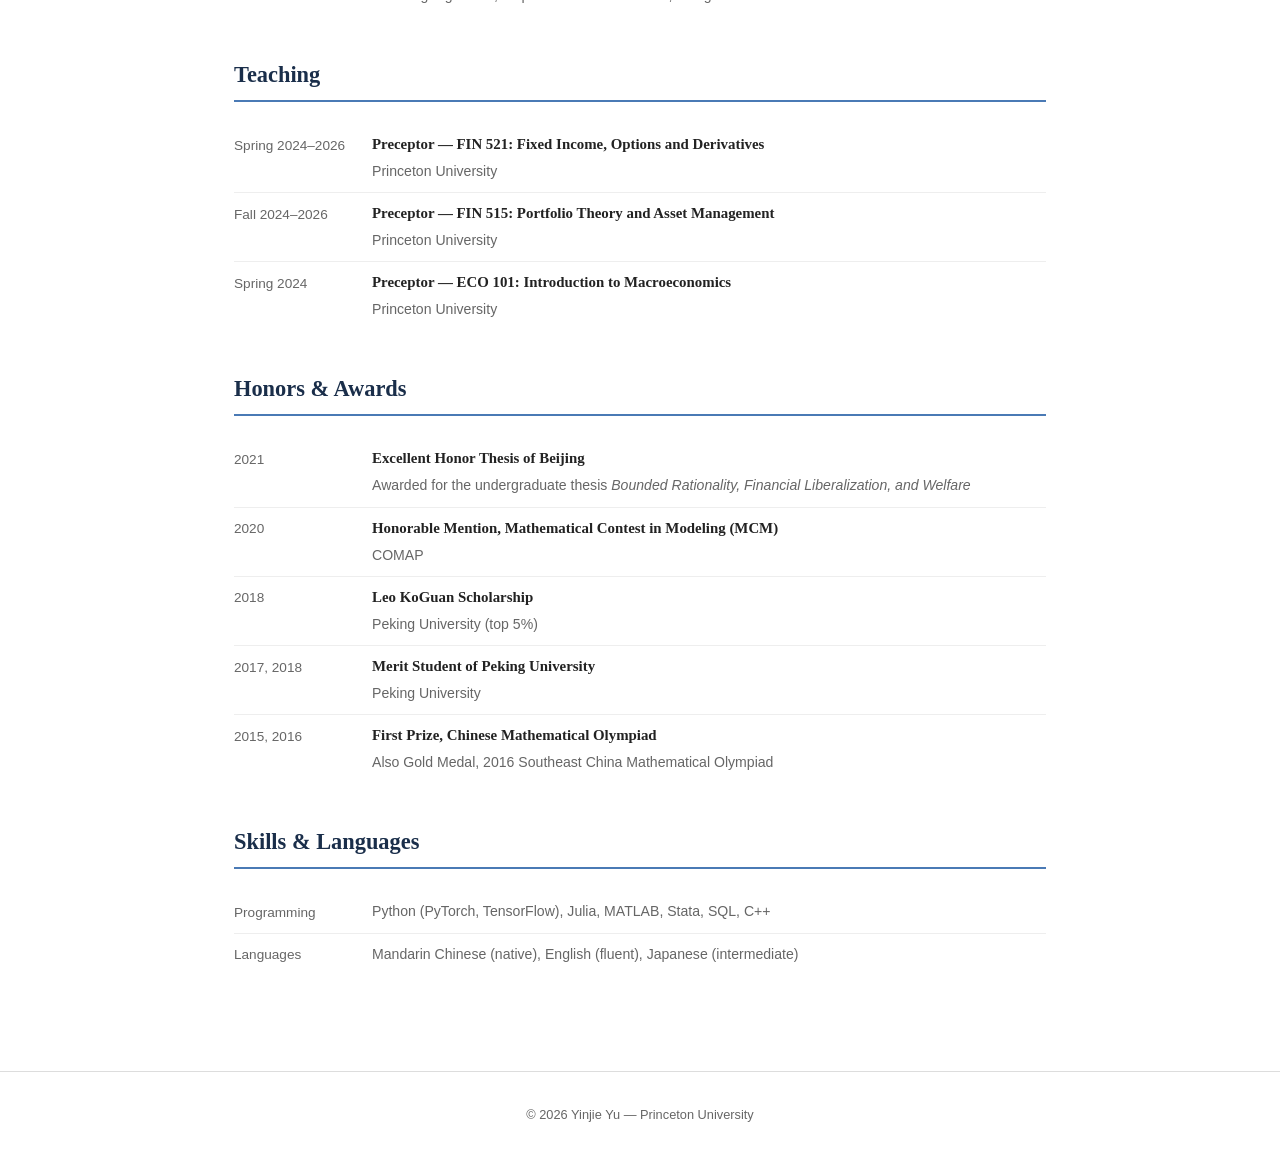
==== commit 962662e6: "Right-align locations in the experience sections of the CV Locations sat on their own line styled id" ====
--- a/cv.html
+++ b/cv.html
@@ -89,8 +89,10 @@
     <div class="cv-entry">
       <span class="cv-year">2021 &ndash; present</span>
       <div class="cv-detail">
-        <strong>Research Assistant to Prof. Moritz Lenel</strong>
-        <span>Bendheim Center for Finance, Princeton University</span>
+        <div class="cv-head">
+          <strong>Research Assistant to Prof. Moritz Lenel &mdash; Bendheim Center for Finance</strong>
+          <span class="cv-loc">Princeton, NJ</span>
+        </div>
         <span>Segmented-markets term structure models solved by deep learning; global solution of heterogeneous-agent DSGE models with portfolio choice in Julia.</span>
       </div>
     </div>
@@ -102,32 +104,40 @@
     <div class="cv-entry">
       <span class="cv-year">Summer 2026</span>
       <div class="cv-detail">
-        <strong>Quantitative Research Intern &mdash; Scientech Research LLC</strong>
-        <span>Jersey City, NJ</span>
+        <div class="cv-head">
+          <strong>Quantitative Research Intern &mdash; Scientech Research LLC</strong>
+          <span class="cv-loc">Jersey City, NJ</span>
+        </div>
         <span>High-frequency alpha research on Nasdaq level&nbsp;3 order book data; strategy detection via Hawkes models and spectral analysis of TWAP intensity.</span>
       </div>
     </div>
     <div class="cv-entry">
       <span class="cv-year">Summer 2025</span>
       <div class="cv-detail">
-        <strong>Quantitative Research Intern &mdash; IMC Trading</strong>
-        <span>Chicago, IL</span>
+        <div class="cv-head">
+          <strong>Quantitative Research Intern &mdash; IMC Trading</strong>
+          <span class="cv-loc">Chicago, IL</span>
+        </div>
         <span>Cross-hedging strategy for index futures pairs (NQ&ndash;ES, RTY&ndash;ES) under market-maker delta constraints; spread prediction with Lasso and XGBoost.</span>
       </div>
     </div>
     <div class="cv-entry">
       <span class="cv-year">Summer 2024</span>
       <div class="cv-detail">
-        <strong>Fund Intern &mdash; International Monetary Fund, European Department</strong>
-        <span>Washington, DC</span>
+        <div class="cv-head">
+          <strong>Fund Intern &mdash; International Monetary Fund, European Department</strong>
+          <span class="cv-loc">Washington, DC</span>
+        </div>
         <span>Framework for fiscal revenue risk and debt sustainability under de-globalization and capital outflow; panel VAR of FDI for small open economies; optimal fiscal rules under minimax robust control.</span>
       </div>
     </div>
     <div class="cv-entry">
       <span class="cv-year">Summer 2020</span>
       <div class="cv-detail">
-        <strong>Macro Strategy Analyst Intern &mdash; GF Securities Co., Ltd.</strong>
-        <span>Shanghai, China</span>
+        <div class="cv-head">
+          <strong>Macro Strategy Analyst Intern &mdash; GF Securities Co., Ltd.</strong>
+          <span class="cv-loc">Shanghai, China</span>
+        </div>
         <span>Analytical reports on monetary policy, construction-sector spillovers (input&ndash;output analysis), real estate financing regulation, corporate bond default risk, and global value chain shifts.</span>
       </div>
     </div>
--- a/css/style.css
+++ b/css/style.css
@@ -276,6 +276,25 @@
 .cv-detail strong { display: block; margin-bottom: 0.1rem; }
 .cv-detail span { color: var(--muted); font-size: 0.88rem; font-family: sans-serif; }
 
+/* Title row with a right-aligned location */
+.cv-head {
+  display: flex;
+  justify-content: space-between;
+  align-items: baseline;
+  gap: 1.5rem;
+  margin-bottom: 0.1rem;
+}
+
+.cv-head strong { margin-bottom: 0; }
+
+.cv-head .cv-loc {
+  color: var(--muted);
+  font-family: sans-serif;
+  font-size: 0.85rem;
+  white-space: nowrap;
+  flex-shrink: 0;
+}
+
 .cv-download {
   display: inline-block;
   margin-bottom: 1.5rem;
@@ -355,6 +374,8 @@
   .home-grid { grid-template-columns: 1fr; }
   .photo-placeholder, .photo-block img { width: 150px; height: 180px; }
   .cv-entry { grid-template-columns: 1fr; }
+  .cv-head { flex-direction: column; gap: 0.1rem; align-items: flex-start; }
+  .cv-head .cv-loc { white-space: normal; }
   .cv-year { font-size: 0.8rem; }
   .news-list li { grid-template-columns: 1fr; }
   .news-date { font-size: 0.78rem; }
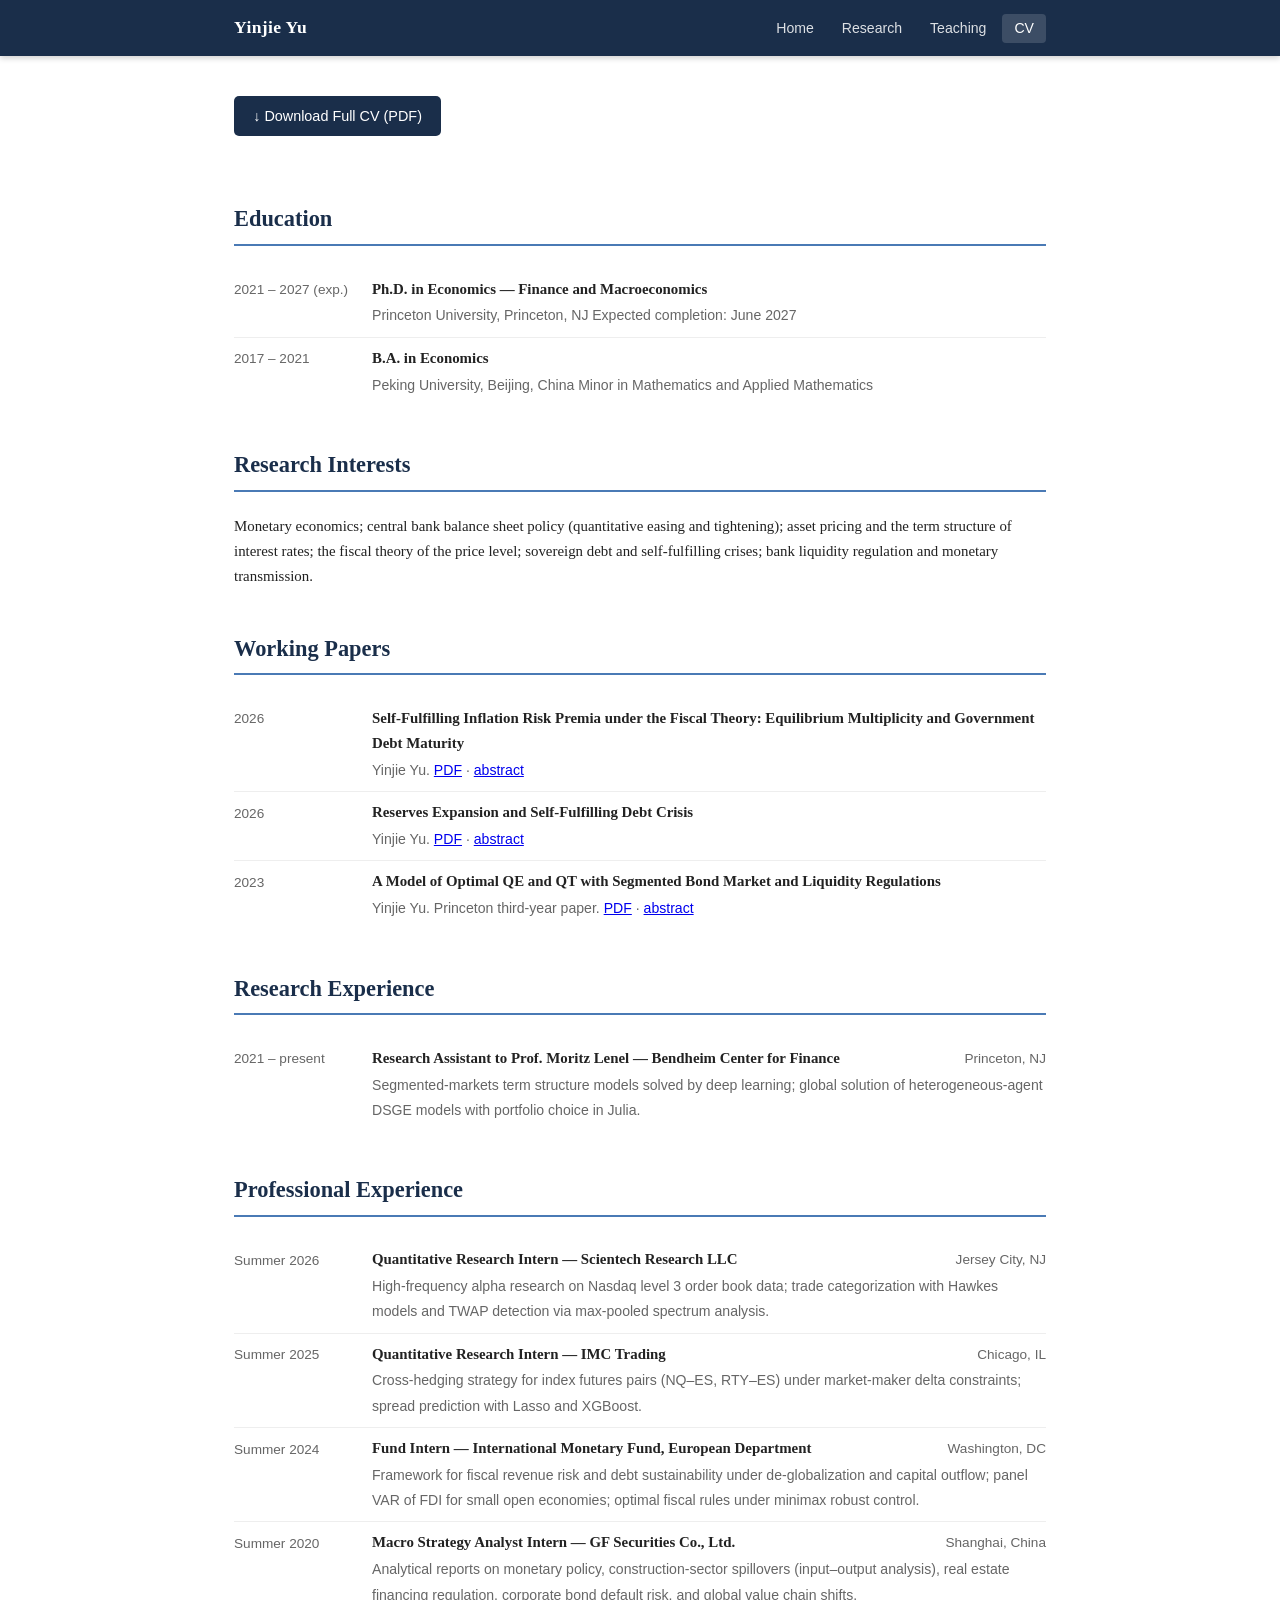
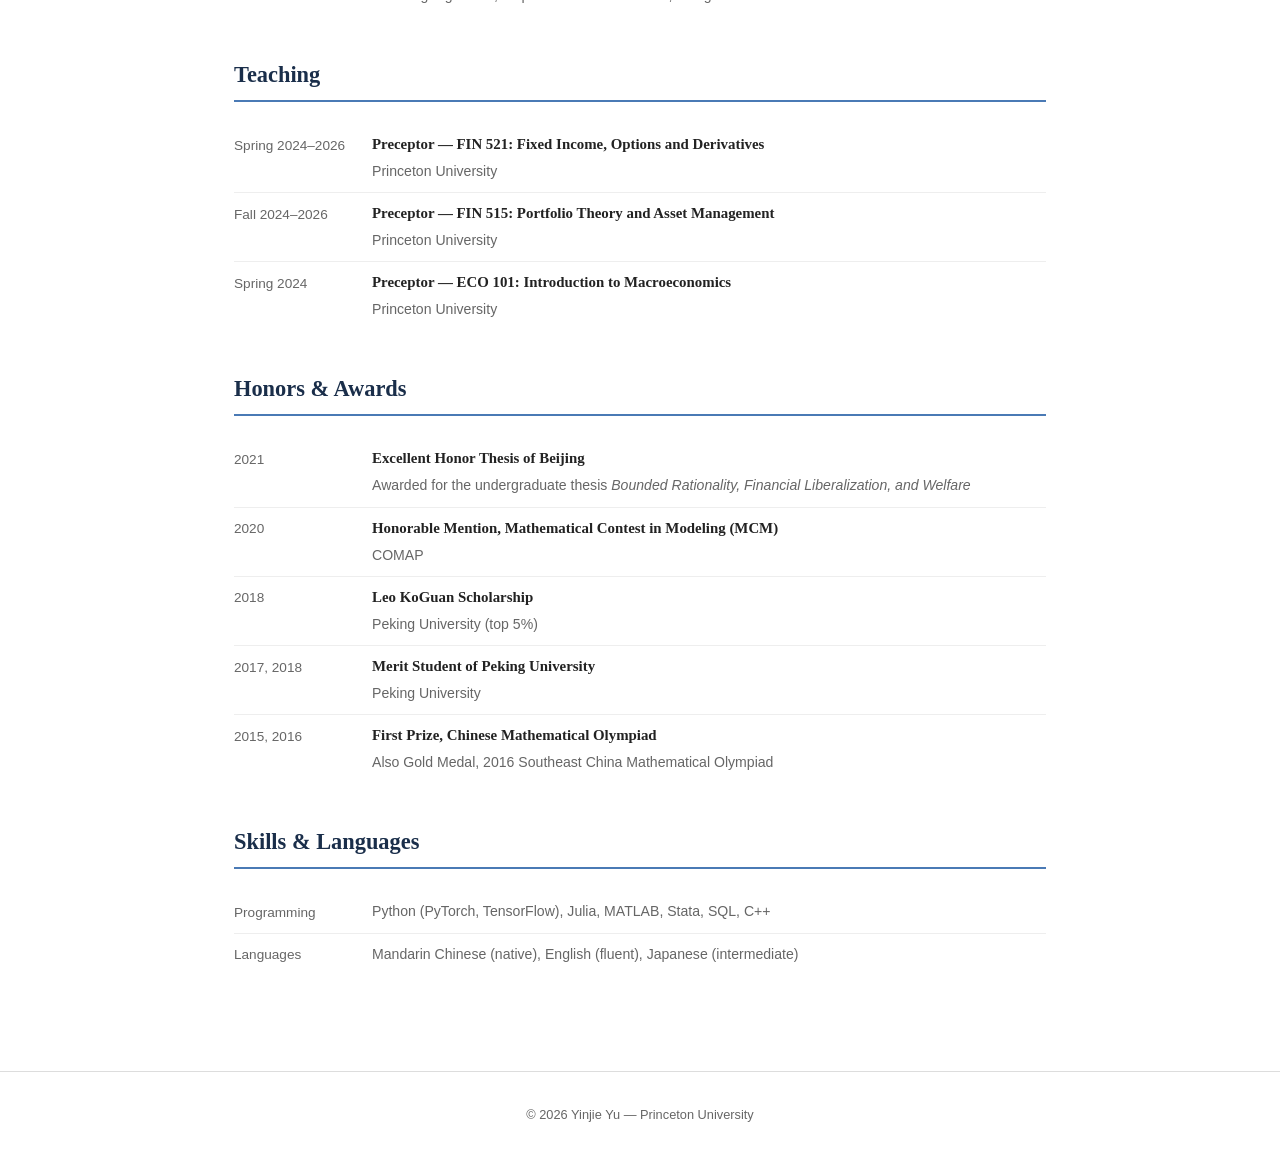
==== commit e54d4664: "Republish the CV and unlink the undergraduate university Picks up the reworded Scientech bullets fro" ====
--- a/cv.html
+++ b/cv.html
@@ -108,7 +108,7 @@
           <strong>Quantitative Research Intern &mdash; Scientech Research LLC</strong>
           <span class="cv-loc">Jersey City, NJ</span>
         </div>
-        <span>High-frequency alpha research on Nasdaq level&nbsp;3 order book data; strategy detection via Hawkes models and spectral analysis of TWAP intensity.</span>
+        <span>High-frequency alpha research on Nasdaq level&nbsp;3 order book data; trade categorization with Hawkes models and TWAP detection via max-pooled spectrum analysis.</span>
       </div>
     </div>
     <div class="cv-entry">
